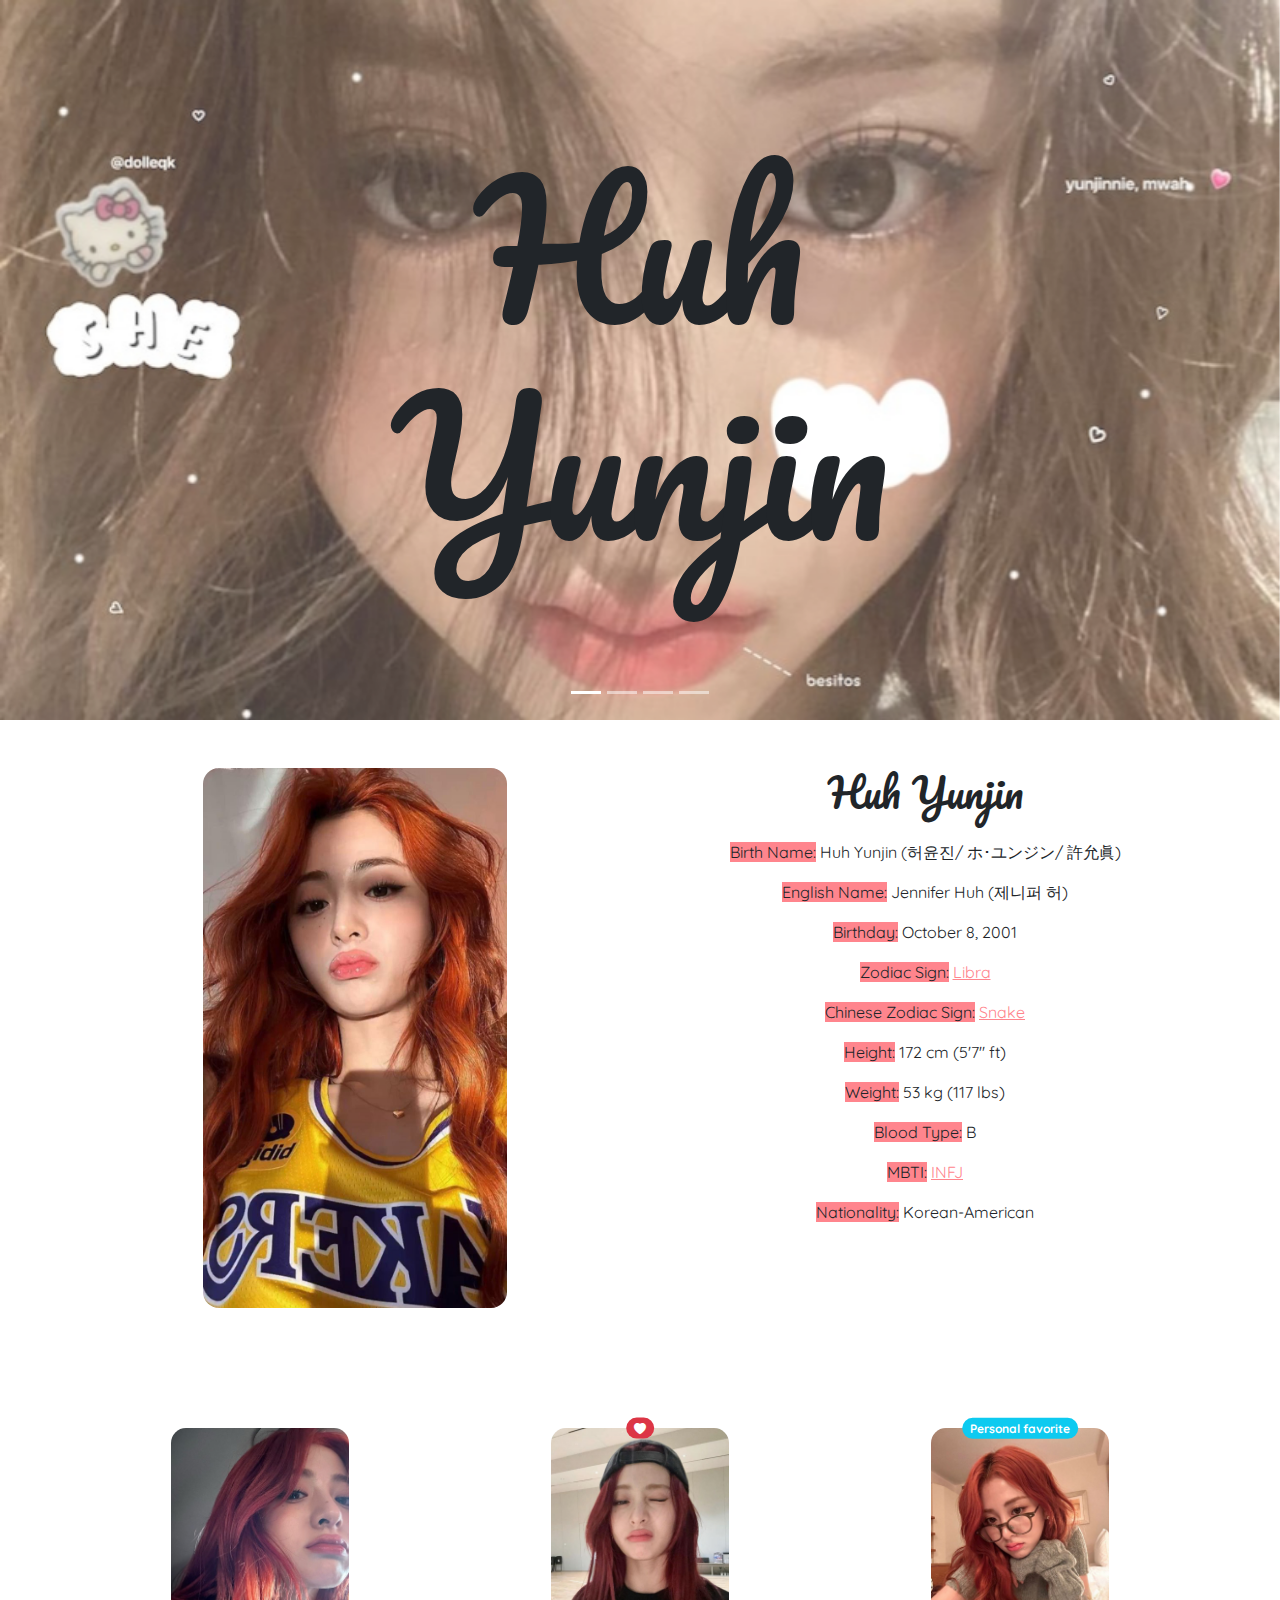
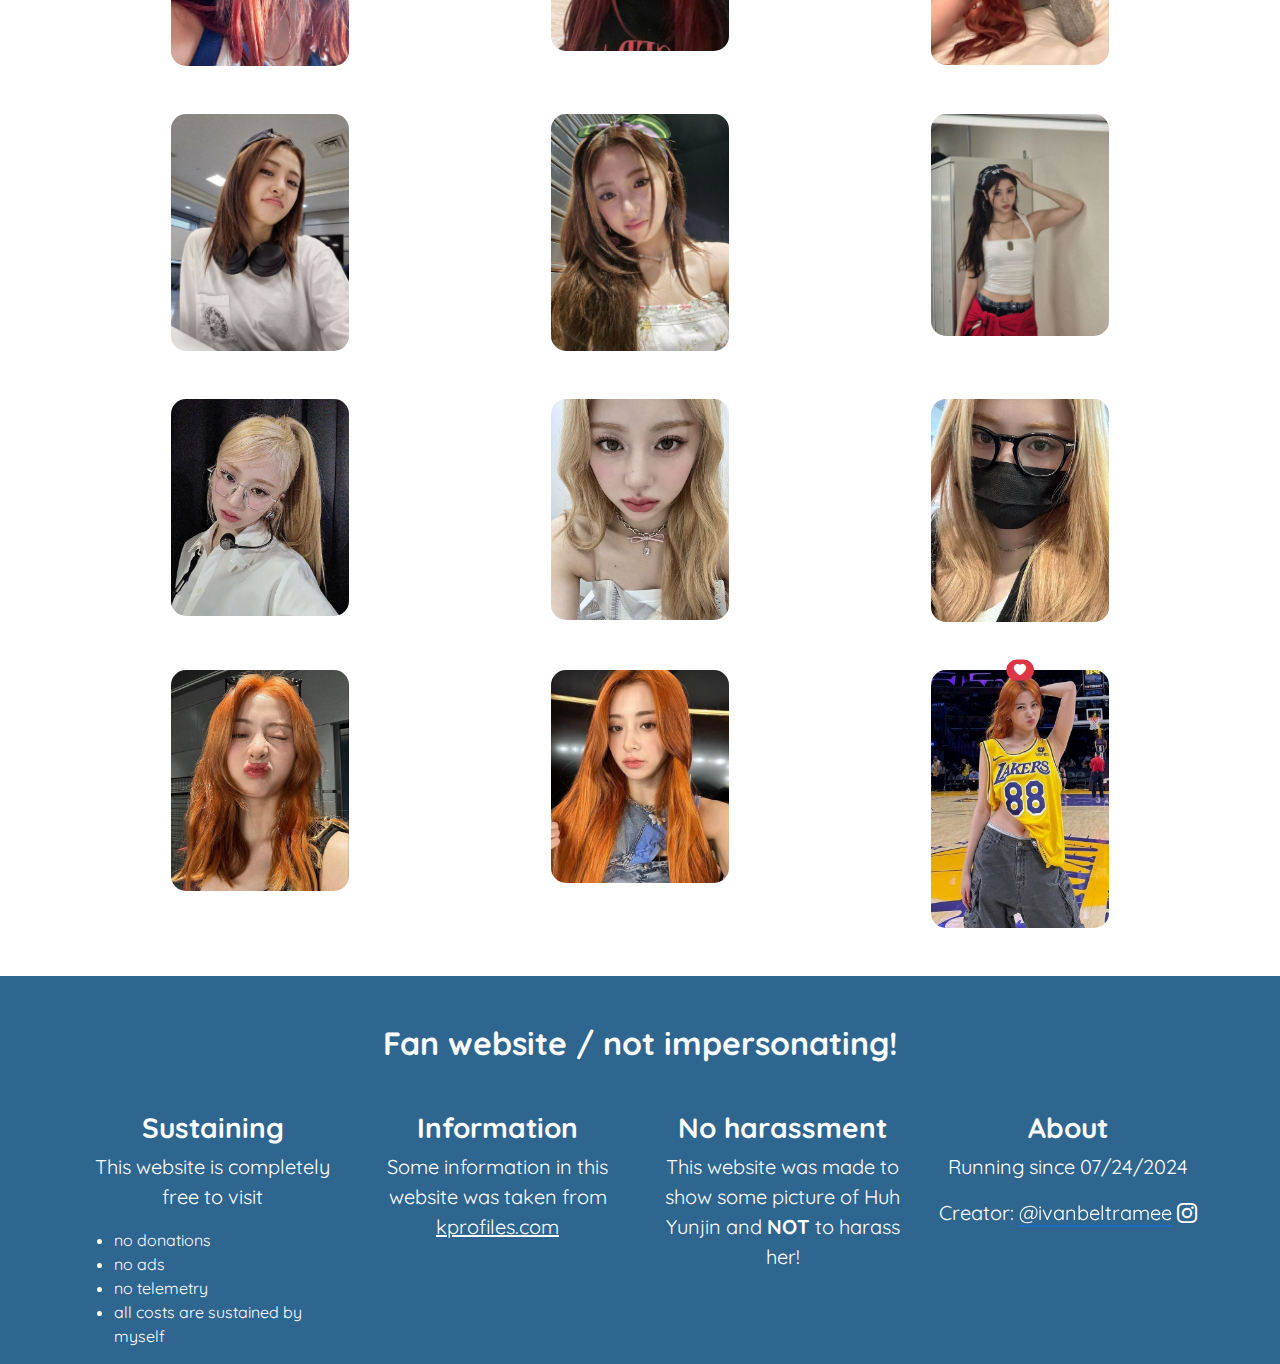
==== index.html @ e57ab35a "Minor optimization changes" ====
<!DOCTYPE html>
<html lang="en">
<head>
    <!-- Favicon -->
    <link rel="icon" href="img/icon.jpg">
    <!-- Bootstrap 5.3.3 and Stylesheets -->
    <link rel="stylesheet" href="css/style.css">
    <link href="https://cdn.jsdelivr.net/npm/bootstrap@5.3.3/dist/css/bootstrap.min.css" rel="stylesheet" integrity="sha384-QWTKZyjpPEjISv5WaRU9OFeRpok6YctnYmDr5pNlyT2bRjXh0JMhjY6hW+ALEwIH" crossorigin="anonymous">
    <!-- Bootstrap Icons -->
    <link rel="stylesheet" href="https://cdn.jsdelivr.net/npm/bootstrap-icons@1.11.3/font/bootstrap-icons.min.css">
    <!-- Pacifico Font -->
    <link rel="preconnect" href="https://fonts.googleapis.com">
    <link rel="preconnect" href="https://fonts.gstatic.com" crossorigin>
    <link href="https://fonts.googleapis.com/css2?family=Pacifico&display=swap" rel="stylesheet">
    <link href="https://fonts.googleapis.com/css2?family=Quicksand&display=swap" rel="stylesheet">
    <!-- Metatags -->
    <title>Huh Yunjin</title>
    <meta name="description" content="Huh Yunjin is a member of the South Korean girl group LE SSERAFIM under Source Music.">
    <meta name="robots" content="index, nofollow">
    <meta charset="UTF-8">
    <meta name="viewport" content="width=device-width, initial-scale=1.0">
    <meta http-equiv="X-UA-Compatible" content="IE=edge">
    <meta name="author" content="Ivan Beltrame">
    <meta name="theme-color" content="#e6e7ff">
    <!-- <link rel="manifest" href="manifest.json"> -->
    <!-- OpenGraph -->
    <meta property="og:title" content="Huh Yunjin">
    <meta property="og:type" content="website">
    <meta property="og:image" content="https://huhyunjin.ivanbeltrame.com/img/icon.jpg">
    <meta property="og:url" content="https://huhyunjin.ivanbeltrame.com">
    <meta property="og:description" content="Huh Yunjin is a member of the South Korean girl group LE SSERAFIM under Source Music.">
    <meta property="og:site_name" content="huhyunjin.ivanbeltrame.com">
    <!-- Twitter meta tags -->
    <meta name="twitter:card" content="summary">
    <meta name="twitter:site" content="@IvanBeltramee">
    <meta name="twitter:creator" content="@IvanBeltramee">
    <meta name="twitter:title" content="Huh Yunjin">
    <meta name="twitter:description" content="Huh Yunjin is a member of the South Korean girl group LE SSERAFIM under Source Music.">
</head>

<body class="text-center quicksand-regular">
    <main>
        <!-- Carousel -->
        <div id="mainCarousel" class="carousel slide w-100 mx-auto" data-bs-ride="carousel" data-bs-pause="false" data-bs-touch="false">
            <!-- Main title -->
            <div class="pacifico-regular position-absolute z-3 w-100 h-100">
                <div class="position-absolute top-50 start-50 translate-middle">
                    <h1 id="mainTitle">Huh Yunjin</h1>
                </div>
            </div>
            <div class="carousel-indicators">
                <button type="button" data-bs-target="#mainCarousel" data-bs-slide-to="0" class="active" aria-current="true" aria-label="Slide 1"></button>
                <button type="button" data-bs-target="#mainCarousel" data-bs-slide-to="1" aria-label="Slide 2"></button>
                <button type="button" data-bs-target="#mainCarousel" data-bs-slide-to="2" aria-label="Slide 3"></button>
                <button type="button" data-bs-target="#mainCarousel" data-bs-slide-to="3" aria-label="Slide 4"></button>
            </div>
            <div class="carousel-inner opacity-75">
                <div class="carousel-item active" data-bs-interval="3000">
                    <img src="img/landscape/yun4.jpg" class="d-block w-100 carouselImg" alt="Huh Yunjin red haired">
                </div>
                <div class="carousel-item" data-bs-interval="3000">
                    <img src="img/landscape/yun3.jpg" class="d-block w-100 carouselImg" alt="Huh Yunjin with Kim Chaewon at Lakers">
                </div>
                <div class="carousel-item" data-bs-interval="3000">
                    <img src="img/landscape/yun1.jpg" class="d-block w-100 carouselImg" alt="Huh Yunjin brunette hair">
                </div>
                <div class="carousel-item" data-bs-interval="3000">
                    <img src="img/landscape/yun2.jpg" class="d-block w-100 carouselImg" alt="Huh Yunjin brunette hair">
                </div>
            </div>
        </div>

        <!-- Main information card -->
        <div class="container my-5">
            <div class="row">
                <div class="col">
                    <img src="img/main.jpg" alt="Yunjin" class="rounded-4" id="mainYunPic">
                </div>
                <div class="col">
                    <h2 class="fs-1 pacifico-regular mb-4">Huh Yunjin</h2>
                    <p><span class="mainDescTag">Birth Name:</span> Huh Yunjin (허윤진/ ホ･ユンジン/ 許允眞)</p>
                    <p><span class="mainDescTag">English Name:</span> Jennifer Huh (제니퍼 허)</p>
                    <p><span class="mainDescTag">Birthday:</span> October 8, 2001</p>
                    <p><span class="mainDescTag">Zodiac Sign:</span> <a href="https://en.wikipedia.org/wiki/Libra_(astrology)" target="_blank" rel="noopener noreferrer">Libra</a></p>
                    <p><span class="mainDescTag">Chinese Zodiac Sign:</span> <a href="https://en.wikipedia.org/wiki/Snake_(zodiac)" target="_blank" rel="noopener noreferrer">Snake</a></p>
                    <p><span class="mainDescTag">Height:</span> 172 cm (5'7" ft)</p>
                    <p><span class="mainDescTag">Weight:</span> 53 kg (117 lbs)</p>
                    <p><span class="mainDescTag">Blood Type:</span> B</p>
                    <p><span class="mainDescTag">MBTI:</span> <a href="https://www.16personalities.com/infj-personality" target="_blank" rel="noopener noreferrer">INFJ</a></p>
                    <p><span class="mainDescTag">Nationality:</span> Korean-American</p>
                </div>
            </div>
        </div>

        <!-- Photocards -->
        <div class="container text-center pt-4">
            <!-- Red hair -->
            <div class="row my-5">
                <div class="col">
                    <img src="img/hair/red/yun3.jpg" alt="Yunjin red haired" class="yunCard w-50" data-bs-toggle="modal" data-bs-target="#redYun3Modal" loading="lazy">
                    <div class="modal fade" id="redYun3Modal" tabindex="-1" aria-hidden="true">
                        <div class="modal-dialog">
                            <div class="modal-content">
                                <div class="modal-header">
                                    <button type="button" class="btn-close" data-bs-dismiss="modal" aria-label="Close"></button>
                                </div>
                                <div class="modal-body">
                                    <img src="img/hair/red/yun3.jpg" alt="Yunjin red haired" class="w-100" loading="lazy">
                                </div>
                            </div>
                        </div>
                    </div>
                </div>
                <div class="col">
                    <div class="yunCardBadge" data-bs-toggle="modal" data-bs-target="#redYun2Modal">
                        <img src="img/hair/red/yun2.jpg" alt="Yunjin red haired with a cap" class="w-50" loading="lazy">
                        <span class="position-absolute top-0 start-50 translate-middle badge rounded-pill bg-danger">
                            <i class="bi bi-heart-fill"></i>
                            <span class="visually-hidden">Hearth icon</span>
                        </span>
                    </div>
                    <div class="modal fade" id="redYun2Modal" tabindex="-1" aria-labelledby="redYun2ModalLabel" aria-hidden="true">
                        <div class="modal-dialog">
                            <div class="modal-content">
                                <div class="modal-header">
                                    <h1 class="modal-title fs-5 text-danger" id="redYun2ModalLabel"><i class="bi bi-heart-fill"></i></h1>
                                    <button type="button" class="btn-close" data-bs-dismiss="modal" aria-label="Close"></button>
                                </div>
                                <div class="modal-body">
                                    <img src="img/hair/red/yun2.jpg" alt="Yunjin red haired with a cap" class="w-100" loading="lazy">
                                </div>
                            </div>
                        </div>
                    </div>
                </div>
                <div class="col">
                    <div class="yunCardBadge" data-bs-toggle="modal" data-bs-target="#redYun1Modal">
                        <img src="img/hair/red/yun1.jpg" alt="Yunjin red haired with glasses" class="w-50" loading="lazy">
                        <span class="position-absolute top-0 start-50 translate-middle badge rounded-pill bg-info">
                            Personal favorite
                            <span class="visually-hidden">picture</span>
                        </span>
                    </div>
                    <div class="modal fade" id="redYun1Modal" tabindex="-1" aria-labelledby="redYun1ModalLabel" aria-hidden="true">
                        <div class="modal-dialog">
                            <div class="modal-content">
                                <div class="modal-header">
                                    <h1 class="modal-title fs-5 text-info" id="redYun1ModalLabel">Personal favorite</h1>
                                    <button type="button" class="btn-close" data-bs-dismiss="modal" aria-label="Close"></button>
                                </div>
                                <div class="modal-body">
                                    <img src="img/hair/red/yun1.jpg" alt="Yunjin red haired with glasses" class="w-100" loading="lazy">
                                </div>
                            </div>
                        </div>
                    </div>
                </div>
            </div>
            <!-- Brunette hair -->
            <div class="row my-5">
                <div class="col">
                    <img src="img/hair/brunette/yun1.jpg" alt="Brunette Yunjin with headphones" class="yunCard w-50" data-bs-toggle="modal" data-bs-target="#brunetteYun1Modal" loading="lazy">
                    <div class="modal fade" id="brunetteYun1Modal" tabindex="-1" aria-hidden="true">
                        <div class="modal-dialog">
                            <div class="modal-content">
                                <div class="modal-header">
                                    <button type="button" class="btn-close" data-bs-dismiss="modal" aria-label="Close"></button>
                                </div>
                                <div class="modal-body">
                                    <img src="img/hair/brunette/yun1.jpg" alt="Brunette Yunjin with headphones" class="w-100" loading="lazy">
                                </div>
                            </div>
                        </div>
                    </div>
                </div>
                <div class="col">
                    <img src="img/hair/brunette/yun2.jpg" alt="Brunette Yunjin" class="yunCard w-50" data-bs-toggle="modal" data-bs-target="#brunetteYun2Modal" loading="lazy">
                    <div class="modal fade" id="brunetteYun2Modal" tabindex="-1" aria-hidden="true">
                        <div class="modal-dialog">
                            <div class="modal-content">
                                <div class="modal-header">
                                    <button type="button" class="btn-close" data-bs-dismiss="modal" aria-label="Close"></button>
                                </div>
                                <div class="modal-body">
                                    <img src="img/hair/brunette/yun2.jpg" alt="Brunette Yunjin" class="w-100" loading="lazy">
                                </div>
                            </div>
                        </div>
                    </div>
                </div>
                <div class="col">
                    <img src="img/hair/brunette/yun3.jpg" alt="Brunette Yunjin with bandanna" class="yunCard w-50" data-bs-toggle="modal" data-bs-target="#brunetteYun3Modal" loading="lazy">
                    <div class="modal fade" id="brunetteYun3Modal" tabindex="-1" aria-hidden="true">
                        <div class="modal-dialog">
                            <div class="modal-content">
                                <div class="modal-header">
                                    <button type="button" class="btn-close" data-bs-dismiss="modal" aria-label="Close"></button>
                                </div>
                                <div class="modal-body">
                                    <img src="img/hair/brunette/yun3.jpg" alt="Brunette Yunjin with bandanna" class="w-100" loading="lazy">
                                </div>
                            </div>
                        </div>
                    </div>
                </div>
            </div>
            <!-- Blonde hair -->
            <div class="row my-5">
                <div class="col">
                    <img src="img/hair/blonde/yun1.jpg" alt="Blonde Yunjin with glasses" class="yunCard w-50" data-bs-toggle="modal" data-bs-target="#blondeYun1Modal" loading="lazy">
                    <div class="modal fade" id="blondeYun1Modal" tabindex="-1" aria-hidden="true">
                        <div class="modal-dialog">
                            <div class="modal-content">
                                <div class="modal-header">
                                    <button type="button" class="btn-close" data-bs-dismiss="modal" aria-label="Close"></button>
                                </div>
                                <div class="modal-body">
                                    <img src="img/hair/blonde/yun1.jpg" alt="Blonde Yunjin with glasses" class="w-100" loading="lazy">
                                </div>
                            </div>
                        </div>
                    </div>
                </div>
                <div class="col">
                    <img src="img/hair/blonde/yun2.jpg" alt="Blonde Yunjin" class="yunCard w-50" data-bs-toggle="modal" data-bs-target="#blondeYun2Modal" loading="lazy">
                    <div class="modal fade" id="blondeYun2Modal" tabindex="-1" aria-hidden="true">
                        <div class="modal-dialog">
                            <div class="modal-content">
                                <div class="modal-header">
                                    <button type="button" class="btn-close" data-bs-dismiss="modal" aria-label="Close"></button>
                                </div>
                                <div class="modal-body">
                                    <img src="img/hair/blonde/yun2.jpg" alt="Blonde Yunjin" class="w-100" loading="lazy">
                                </div>
                            </div>
                        </div>
                    </div>
                </div>
                <div class="col">
                    <img src="img/hair/blonde/yun3.jpg" alt="Blonde Yunjin with glasses and a mask" class="yunCard w-50" data-bs-toggle="modal" data-bs-target="#blondeYun3Modal" loading="lazy">
                    <div class="modal fade" id="blondeYun3Modal" tabindex="-1" aria-hidden="true">
                        <div class="modal-dialog">
                            <div class="modal-content">
                                <div class="modal-header">
                                    <button type="button" class="btn-close" data-bs-dismiss="modal" aria-label="Close"></button>
                                </div>
                                <div class="modal-body">
                                    <img src="img/hair/blonde/yun3.jpg" alt="Blonde Yunjin with glasses and a mask" class="w-100" loading="lazy">
                                </div>
                            </div>
                        </div>
                    </div>
                </div>
            </div>
            <!-- Ginger hair -->
            <div class="row my-5">
                <div class="col">
                    <img src="img/hair/ginger/yun1.jpg" alt="Ginger Yunjin" class="yunCard w-50" data-bs-toggle="modal" data-bs-target="#gingerYun1Modal" loading="lazy">
                    <div class="modal fade" id="gingerYun1Modal" tabindex="-1" aria-hidden="true">
                        <div class="modal-dialog">
                            <div class="modal-content">
                                <div class="modal-header">
                                    <button type="button" class="btn-close" data-bs-dismiss="modal" aria-label="Close"></button>
                                </div>
                                <div class="modal-body">
                                    <img src="img/hair/ginger/yun1.jpg" alt="Ginger Yunjin" class="w-100" loading="lazy">
                                </div>
                            </div>
                        </div>
                    </div>
                </div>
                <div class="col">
                    <img src="img/hair/ginger/yun2.jpg" alt="Ginger Yunjin" class="yunCard w-50" data-bs-toggle="modal" data-bs-target="#gingerYun2Modal" loading="lazy">
                    <div class="modal fade" id="gingerYun2Modal" tabindex="-1" aria-hidden="true">
                        <div class="modal-dialog">
                            <div class="modal-content">
                                <div class="modal-header">
                                    <button type="button" class="btn-close" data-bs-dismiss="modal" aria-label="Close"></button>
                                </div>
                                <div class="modal-body">
                                    <img src="img/hair/ginger/yun2.jpg" alt="Ginger Yunjin" class="w-100" loading="lazy">
                                </div>
                            </div>
                        </div>
                    </div>
                </div>
                <div class="col">
                    <div class="yunCardBadge" data-bs-toggle="modal" data-bs-target="#gingerYun3Modal">
                        <img src="img/hair/ginger/yun3.jpg" alt="Ginger Yunjin at Lakers" class="w-50" loading="lazy">
                        <span class="position-absolute top-0 start-50 translate-middle badge rounded-pill bg-danger">
                            <i class="bi bi-heart-fill"></i>
                            <span class="visually-hidden">Hearth icon</span>
                        </span>
                    </div>
                    <div class="modal fade" id="gingerYun3Modal" tabindex="-1" aria-labelledby="gingerYun3ModalLabel" aria-hidden="true">
                        <div class="modal-dialog">
                            <div class="modal-content">
                                <div class="modal-header">
                                    <h1 class="modal-title fs-5 text-danger" id="gingerYun3ModalLabel"><i class="bi bi-heart-fill"></i></h1>
                                    <button type="button" class="btn-close" data-bs-dismiss="modal" aria-label="Close"></button>
                                </div>
                                <div class="modal-body">
                                    <img src="img/hair/ginger/yun3.jpg" alt="Ginger Yunjin at Lakers" class="w-100" loading="lazy">
                                </div>
                            </div>
                        </div>
                    </div>
                </div>
            </div>
        </div>
    </main>

    <!-- Footer -->
    <footer class="pt-5 text-white">
        <h2 class="quicksand-bold">Fan website / not impersonating!</h2>
        <div class="container mt-5">
            <div class="row">
                <div class="col">
                    <h3 class="quicksand-bold">Sustaining</h3>
                    <p class="fs-5">
                        This website is completely free to visit
                        <ul class="text-start">
                            <li>no donations</li>
                            <li>no ads</li>
                            <li>no telemetry</li>
                            <li>all costs are sustained by myself</li>
                        </ul>
                    </p>
                </div>
                <div class="col">
                    <h3 class="quicksand-bold">Information</h3>
                    <p class="fs-5">Some information in this website was taken from <a href="https://kprofiles.com/huh-yunjin-le-sserafim-profile/" class="text-white" target="_blank" rel="noopener noreferrer" aria-label="Original kprofiles.com information page">kprofiles.com</a></p>
                </div>
                <div class="col">
                    <h3 class="quicksand-bold">No harassment</h3>
                    <p class="fs-5">This website was made to show some picture of Huh Yunjin and <span class="quicksand-bold">NOT</span> to harass her!</p>
                </div>
                <div class="col">
                    <h3 class="quicksand-bold">About</h3>
                    <p class="fs-5">Running since 07/24/2024</p>
                    <p class="fs-5">Creator: <a href="https://www.instagram.com/ivanbeltramee/" class="text-white icon-link" target="_blank" rel="noopener noreferrer" aria-label="My Instagram profile">@ivanbeltramee</a> <i class="bi bi-instagram"></i></p>
                </div>
            </div>
        </div>
    </footer>
</body>
<script src="https://cdn.jsdelivr.net/npm/bootstrap@5.3.3/dist/js/bootstrap.bundle.min.js" integrity="sha384-YvpcrYf0tY3lHB60NNkmXc5s9fDVZLESaAA55NDzOxhy9GkcIdslK1eN7N6jIeHz" crossorigin="anonymous"></script>
</html>
---- css/style.css ----
.pacifico-regular {
    font-family: "Pacifico", cursive;
    font-weight: 400;
    font-style: normal;
}

.quicksand-regular {
    font-family: "Quicksand", sans-serif;
    font-optical-sizing: auto;
    font-weight: 400;
    font-style: normal;
}
.quicksand-bold {
    font-family: "Quicksand", sans-serif;
    font-optical-sizing: auto;
    font-weight: 900;
    font-style: normal;
}  

body {
    background-color: #e6e7ff;
}

footer {
    background-color: #2f6690;
}

div.yunCardBadge {
    position: relative;
}

.yunCard, div.yunCardBadge, .yunCardBadge img {
    transition: transform .2s; /* Animation */
    border-radius: 15px;
    position: relative;
    cursor: pointer;
}
.yunCard:hover, div.yunCardBadge:hover {
    transform: scale(1.3);
}

#mainYunPic {
    max-height: 60vh;
}

.mainDescTag {
    background-color: #ff858d;
}
.mainDescTag + a {
    color: #ff858d;
}

#mainCarousel, #mainCarousel * {
    max-height: 100vh;
}
.carouselImg {
    object-fit: cover;
}

@media only screen and (max-width: 440px) {
    #mainTitle {
        font-size: 40px;
    }
}
@media only screen and (min-width: 440px) {
    #mainTitle {
        font-size: 60px;
    }
}
@media only screen and (min-width: 600px) {
    #mainTitle {
        font-size: 80px;
    }
}
@media only screen and (min-width: 840px) {
    #mainTitle {
        font-size: 120px;
    }
}
@media only screen and (min-width: 1160px) {
    #mainTitle {
        font-size: 180px;
    }
}
@media only screen and (min-width: 1540px) {
    #mainTitle {
        font-size: 250px;
    }
}
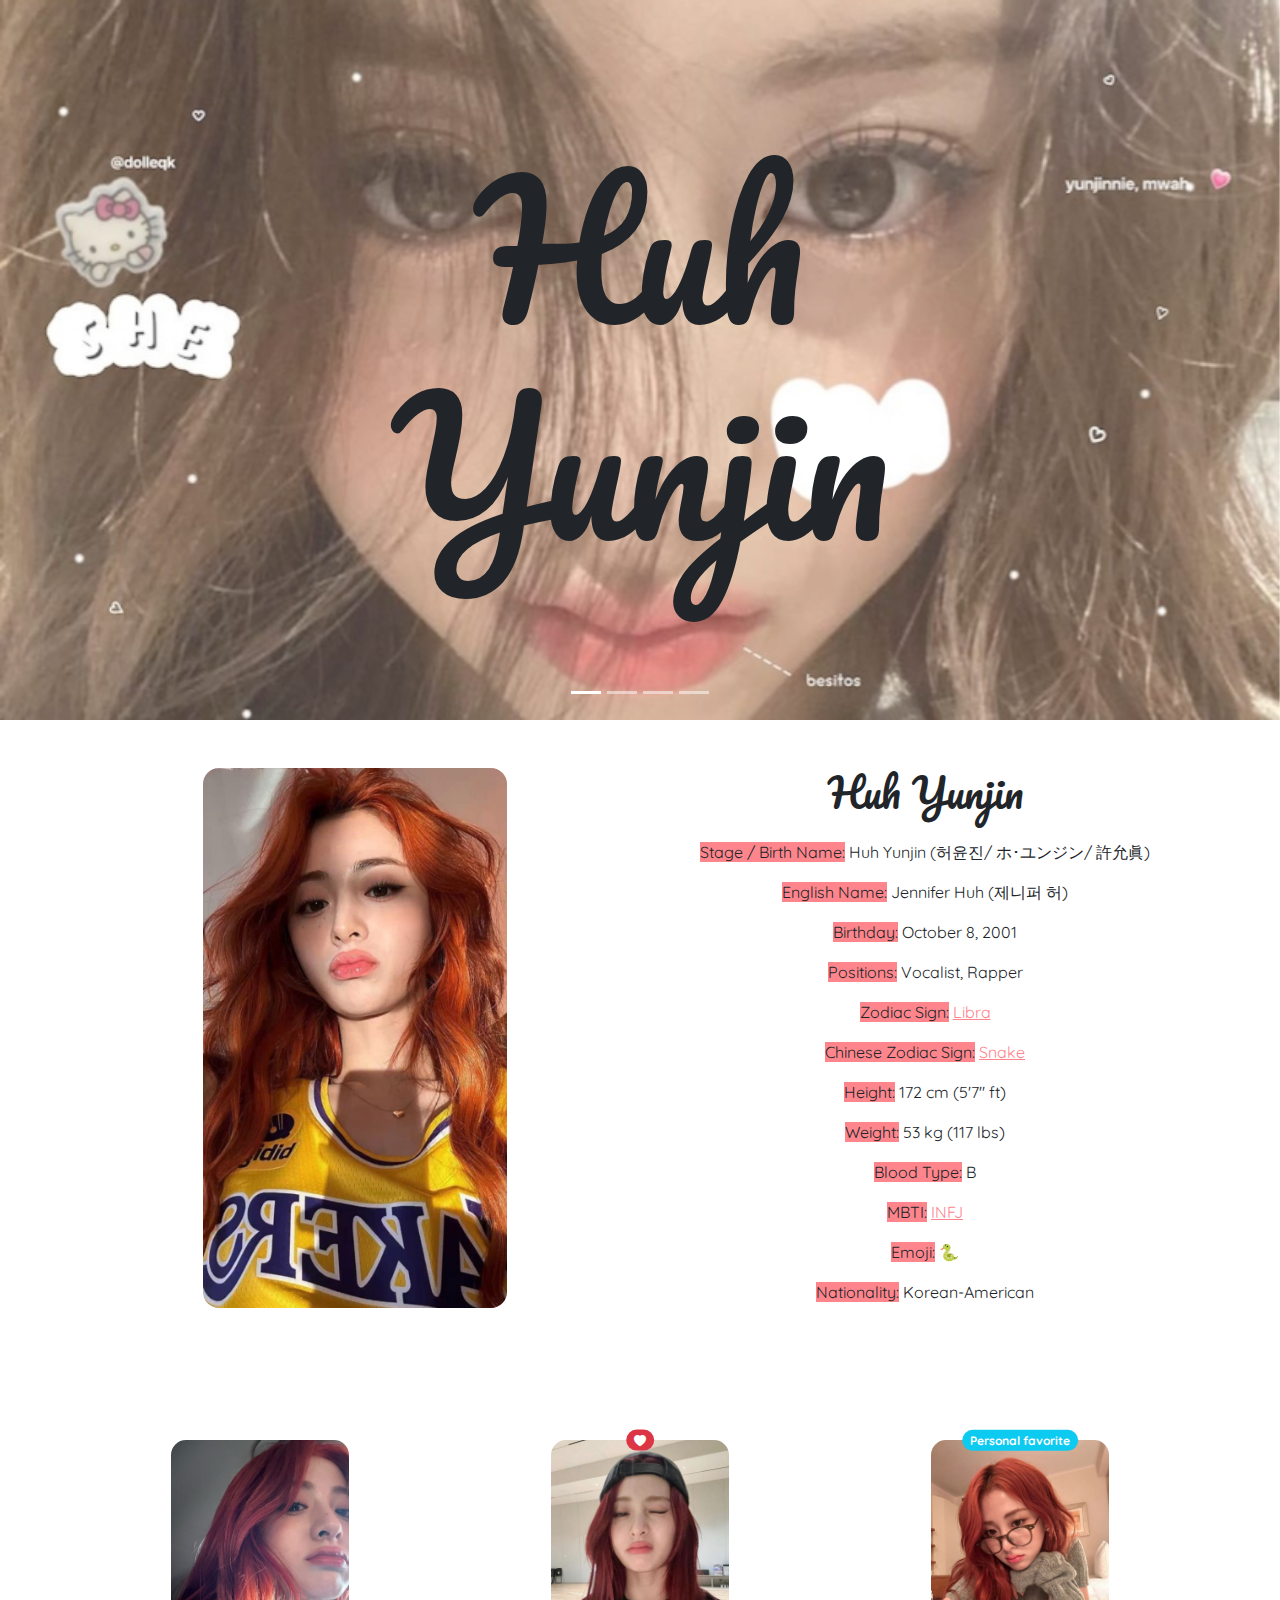
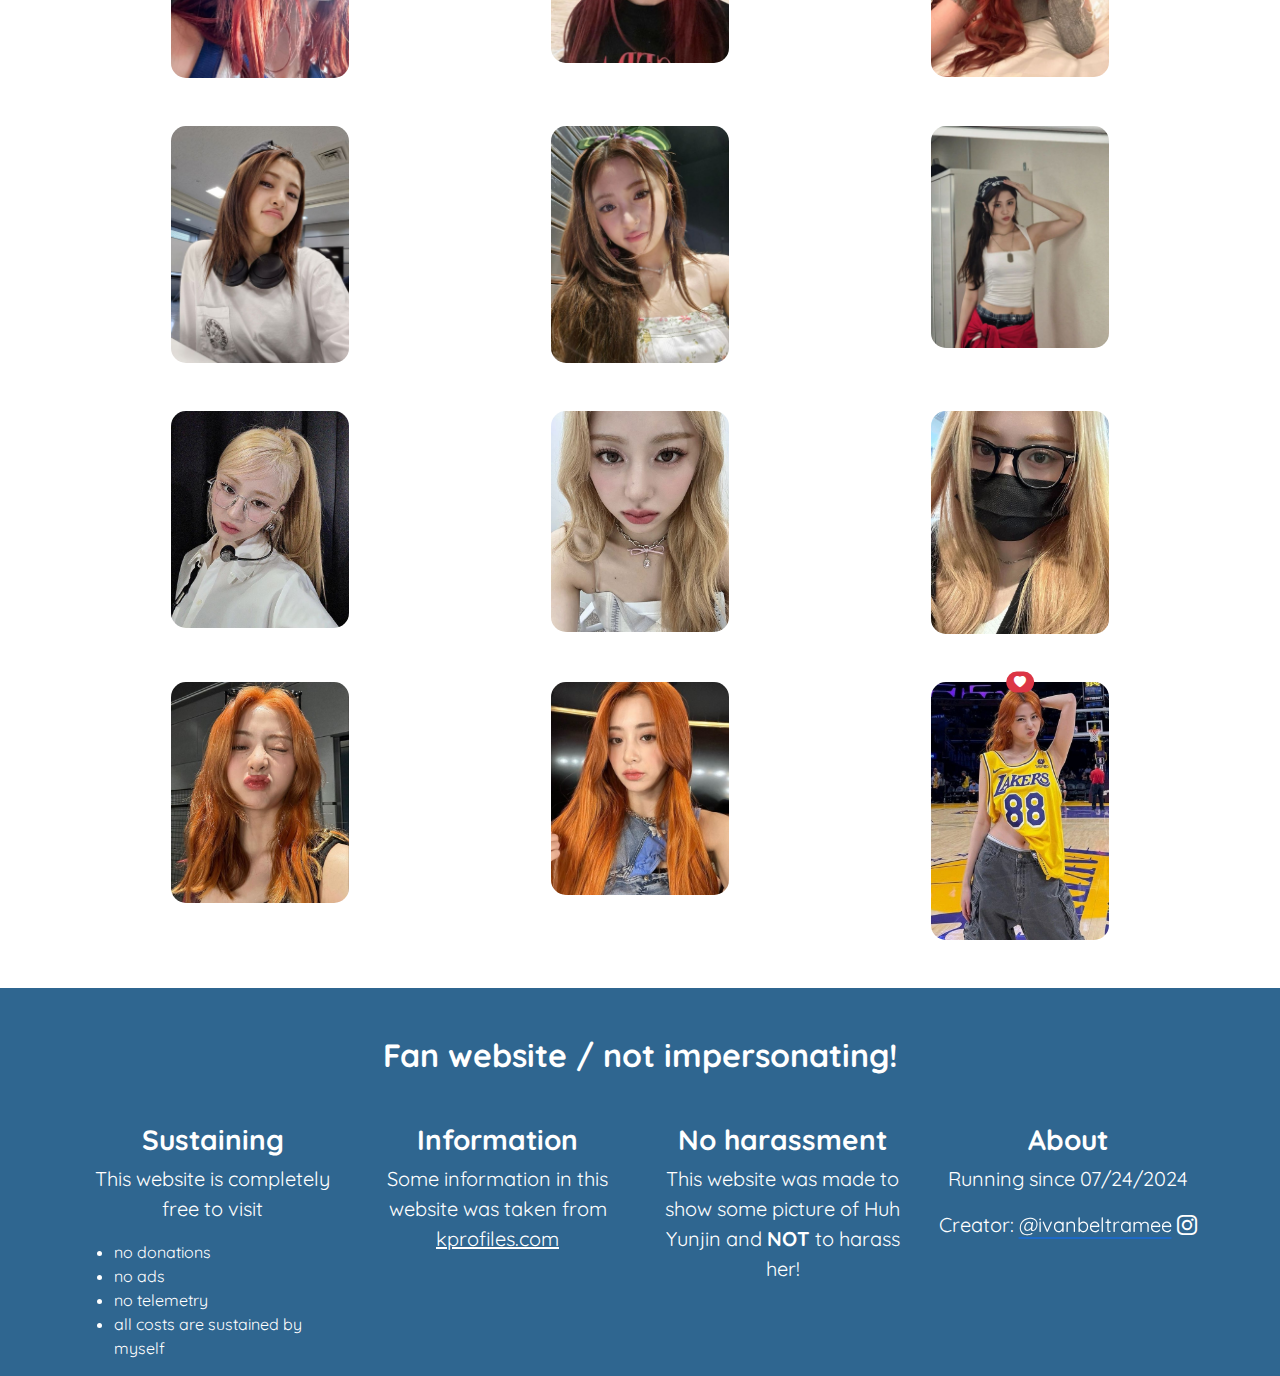
==== commit 72e6ad9f: "Improving HTML and CSS code by removing repetitive classes" ====
--- a/index.html
+++ b/index.html
@@ -8,7 +8,7 @@
     <link href="https://cdn.jsdelivr.net/npm/bootstrap@5.3.3/dist/css/bootstrap.min.css" rel="stylesheet" integrity="sha384-QWTKZyjpPEjISv5WaRU9OFeRpok6YctnYmDr5pNlyT2bRjXh0JMhjY6hW+ALEwIH" crossorigin="anonymous">
     <!-- Bootstrap Icons -->
     <link rel="stylesheet" href="https://cdn.jsdelivr.net/npm/bootstrap-icons@1.11.3/font/bootstrap-icons.min.css">
-    <!-- Pacifico Font -->
+    <!-- Google Fonts -->
     <link rel="preconnect" href="https://fonts.googleapis.com">
     <link rel="preconnect" href="https://fonts.gstatic.com" crossorigin>
     <link href="https://fonts.googleapis.com/css2?family=Pacifico&display=swap" rel="stylesheet">
@@ -22,7 +22,7 @@
     <meta http-equiv="X-UA-Compatible" content="IE=edge">
     <meta name="author" content="Ivan Beltrame">
     <meta name="theme-color" content="#e6e7ff">
-    <!-- <link rel="manifest" href="manifest.json"> -->
+    <link rel="manifest" href="manifest.json">
     <!-- OpenGraph -->
     <meta property="og:title" content="Huh Yunjin">
     <meta property="og:type" content="website">
@@ -76,18 +76,20 @@
                 <div class="col">
                     <img src="img/main.jpg" alt="Yunjin" class="rounded-4" id="mainYunPic">
                 </div>
-                <div class="col">
+                <div class="col mainDescTags">
                     <h2 class="fs-1 pacifico-regular mb-4">Huh Yunjin</h2>
-                    <p><span class="mainDescTag">Birth Name:</span> Huh Yunjin (허윤진/ ホ･ユンジン/ 許允眞)</p>
-                    <p><span class="mainDescTag">English Name:</span> Jennifer Huh (제니퍼 허)</p>
-                    <p><span class="mainDescTag">Birthday:</span> October 8, 2001</p>
-                    <p><span class="mainDescTag">Zodiac Sign:</span> <a href="https://en.wikipedia.org/wiki/Libra_(astrology)" target="_blank" rel="noopener noreferrer">Libra</a></p>
-                    <p><span class="mainDescTag">Chinese Zodiac Sign:</span> <a href="https://en.wikipedia.org/wiki/Snake_(zodiac)" target="_blank" rel="noopener noreferrer">Snake</a></p>
-                    <p><span class="mainDescTag">Height:</span> 172 cm (5'7" ft)</p>
-                    <p><span class="mainDescTag">Weight:</span> 53 kg (117 lbs)</p>
-                    <p><span class="mainDescTag">Blood Type:</span> B</p>
-                    <p><span class="mainDescTag">MBTI:</span> <a href="https://www.16personalities.com/infj-personality" target="_blank" rel="noopener noreferrer">INFJ</a></p>
-                    <p><span class="mainDescTag">Nationality:</span> Korean-American</p>
+                    <p><span>Stage / Birth Name:</span> Huh Yunjin (허윤진/ ホ･ユンジン/ 許允眞)</p>
+                    <p><span>English Name:</span> Jennifer Huh (제니퍼 허)</p>
+                    <p><span>Birthday:</span> October 8, 2001</p>
+                    <p><span>Positions:</span> Vocalist, Rapper</p>
+                    <p><span>Zodiac Sign:</span> <a href="https://en.wikipedia.org/wiki/Libra_(astrology)" target="_blank" rel="noopener noreferrer">Libra</a></p>
+                    <p><span>Chinese Zodiac Sign:</span> <a href="https://en.wikipedia.org/wiki/Snake_(zodiac)" target="_blank" rel="noopener noreferrer">Snake</a></p>
+                    <p><span>Height:</span> 172 cm (5'7" ft)</p>
+                    <p><span>Weight:</span> 53 kg (117 lbs)</p>
+                    <p><span>Blood Type:</span> B</p>
+                    <p><span>MBTI:</span> <a href="https://www.16personalities.com/infj-personality" target="_blank" rel="noopener noreferrer">INFJ</a></p>
+                    <p><span>Emoji:</span> 🐍</p>
+                    <p><span>Nationality:</span> Korean-American</p>
                 </div>
             </div>
         </div>
--- a/css/style.css
+++ b/css/style.css
@@ -43,10 +43,10 @@
     max-height: 60vh;
 }
 
-.mainDescTag {
+.mainDescTags p span {
     background-color: #ff858d;
 }
-.mainDescTag + a {
+.mainDescTags p span + a{
     color: #ff858d;
 }
 
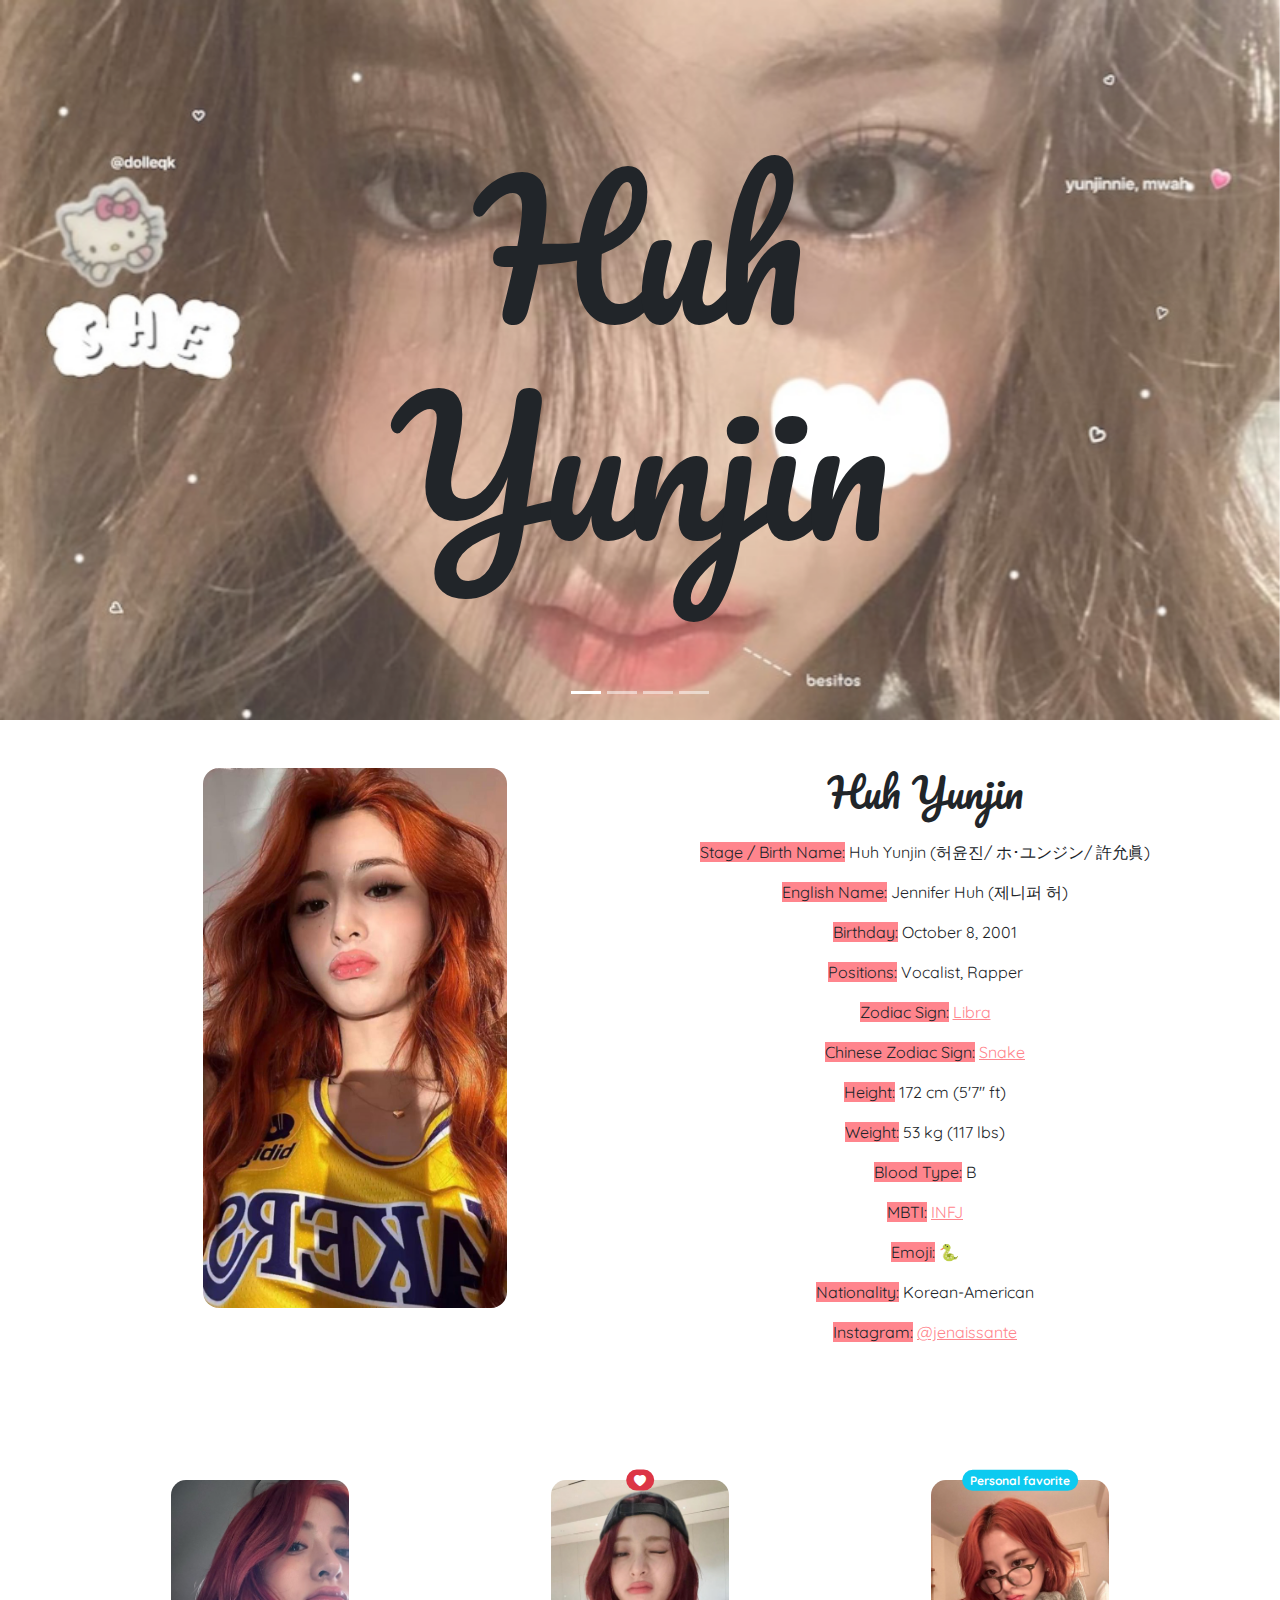
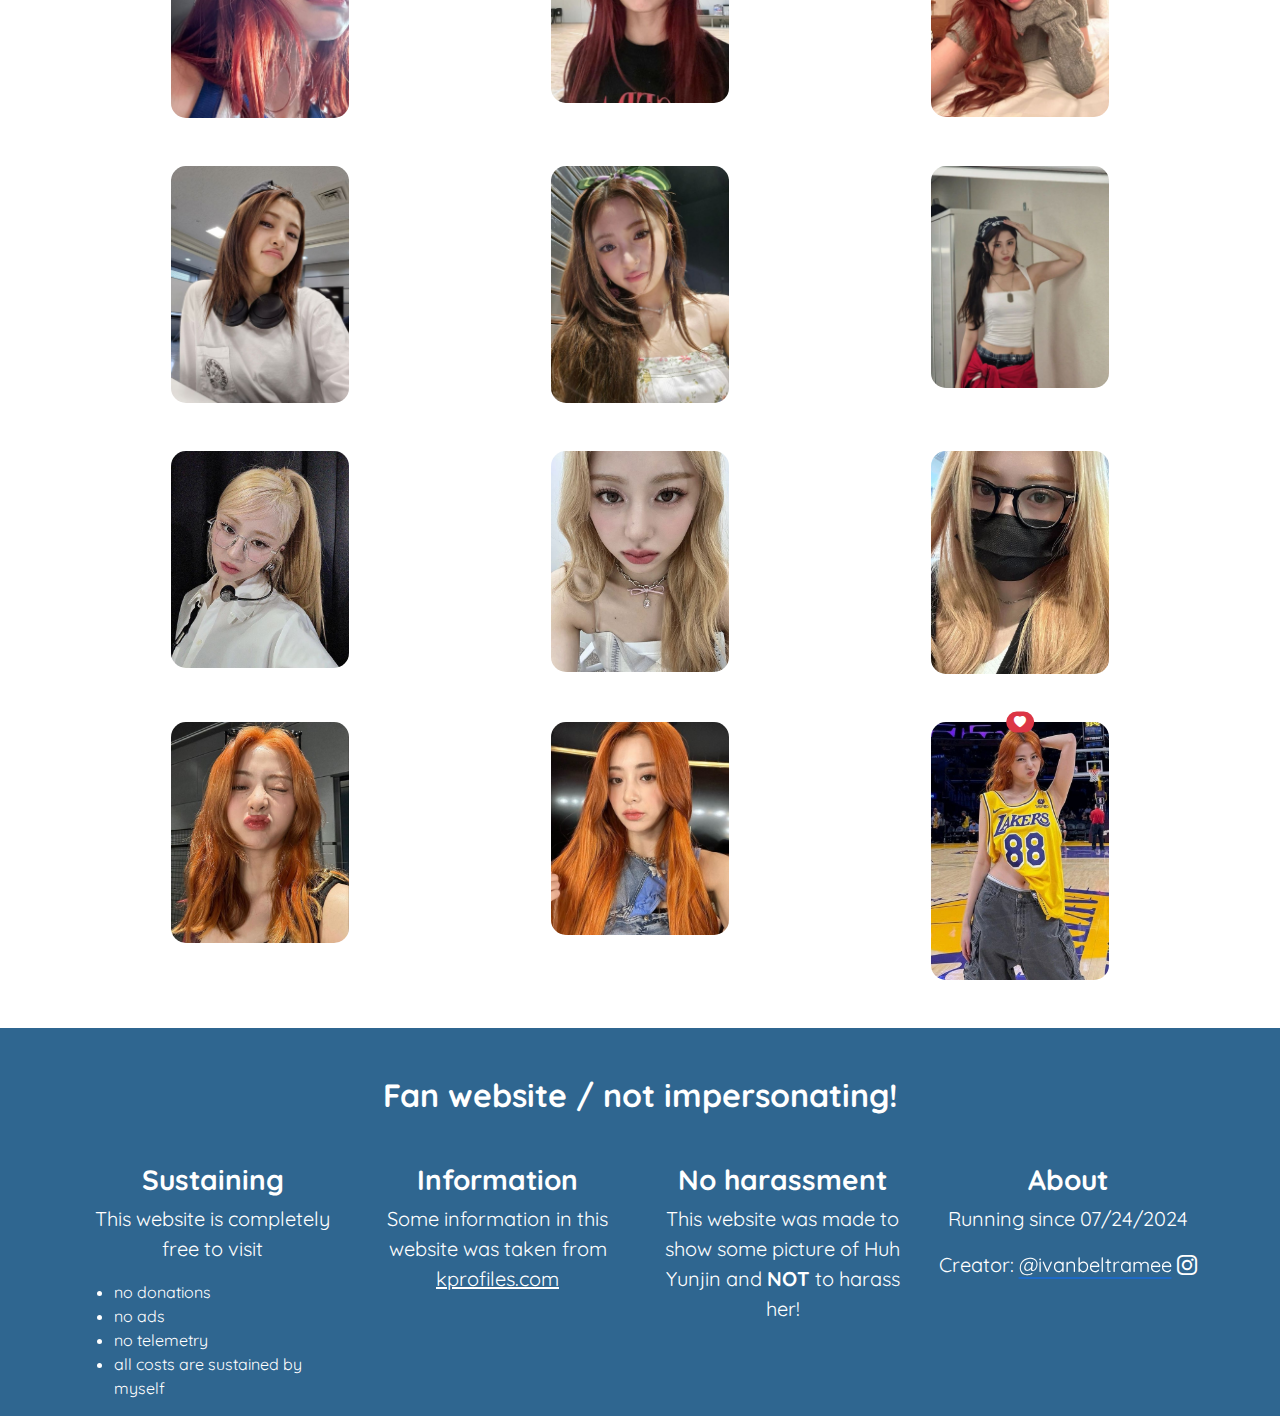
==== commit dbcb7f3d: "Adding her Instagram profile link" ====
--- a/index.html
+++ b/index.html
@@ -90,6 +90,7 @@
                     <p><span>MBTI:</span> <a href="https://www.16personalities.com/infj-personality" target="_blank" rel="noopener noreferrer">INFJ</a></p>
                     <p><span>Emoji:</span> 🐍</p>
                     <p><span>Nationality:</span> Korean-American</p>
+                    <p><span>Instagram:</span> <a href="https://www.instagram.com/jenaissante" target="_blank" rel="noopener noreferrer">@jenaissante</a></p>
                 </div>
             </div>
         </div>
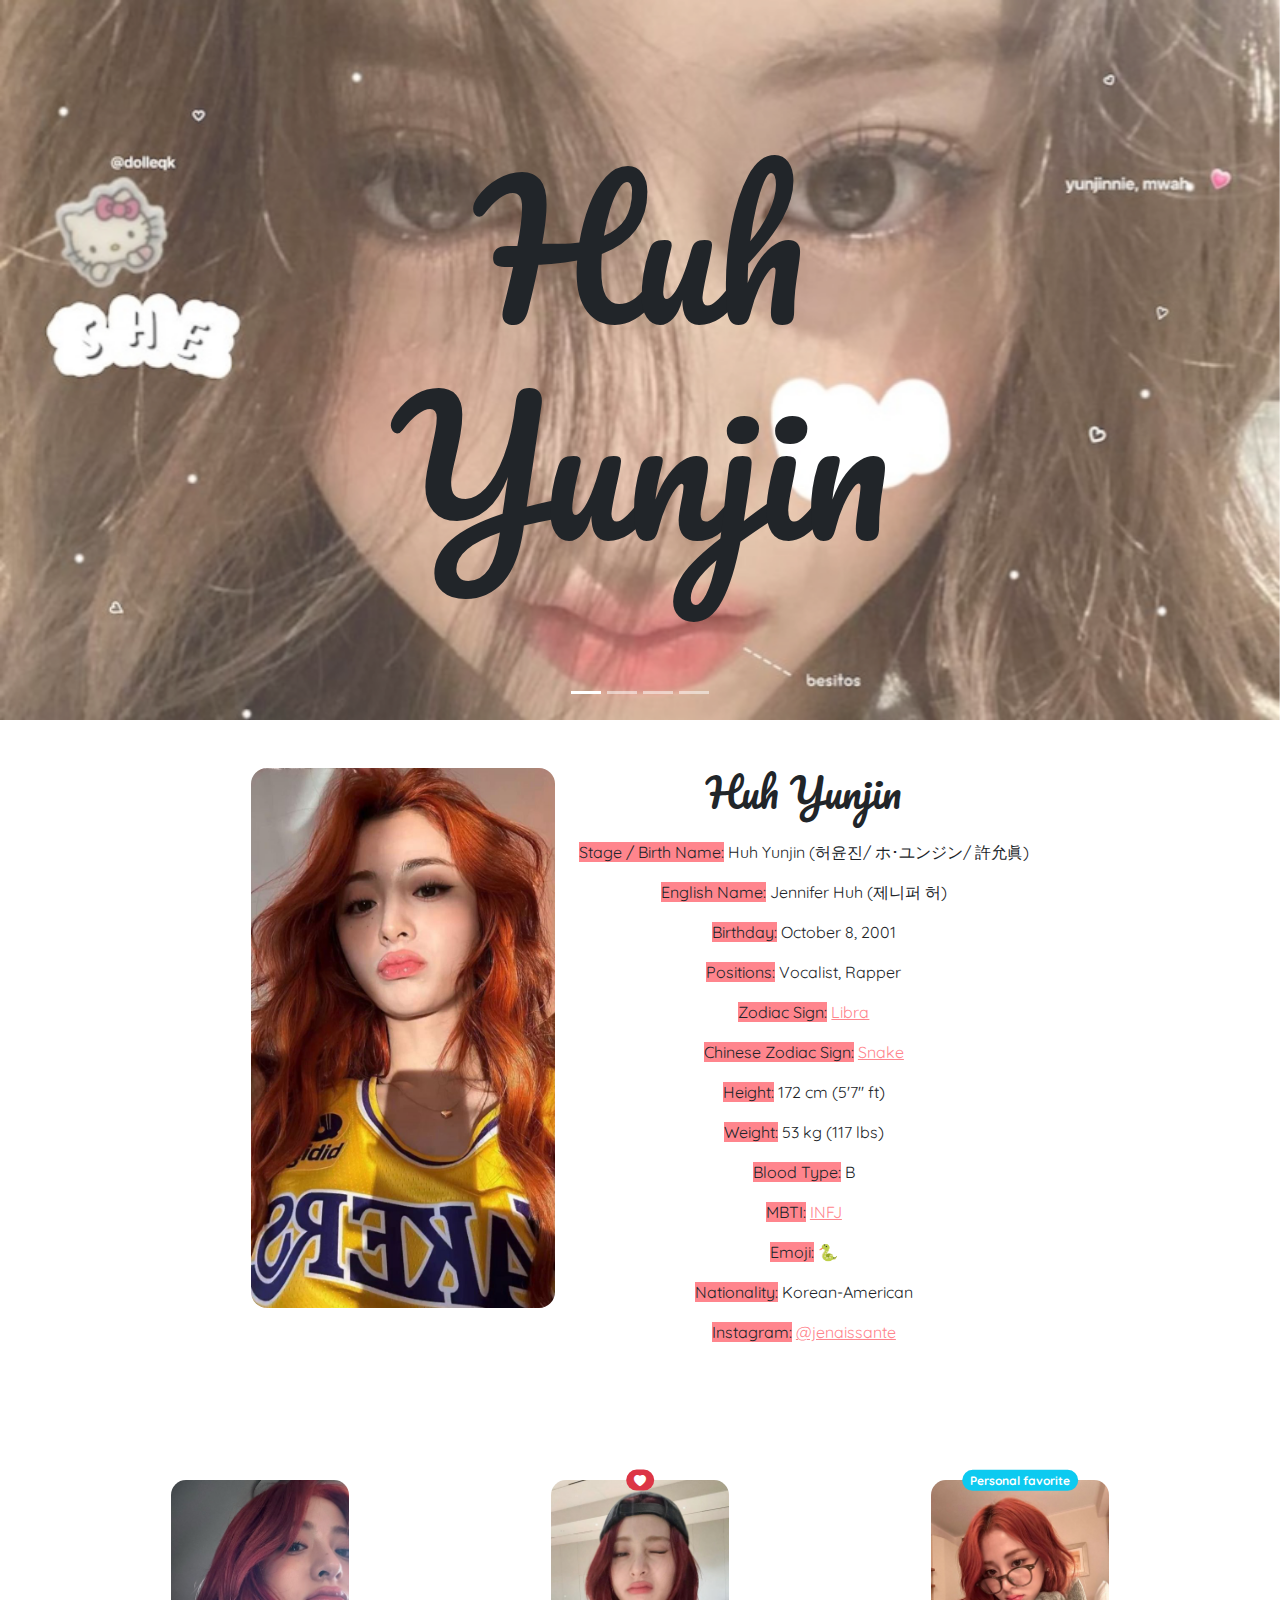
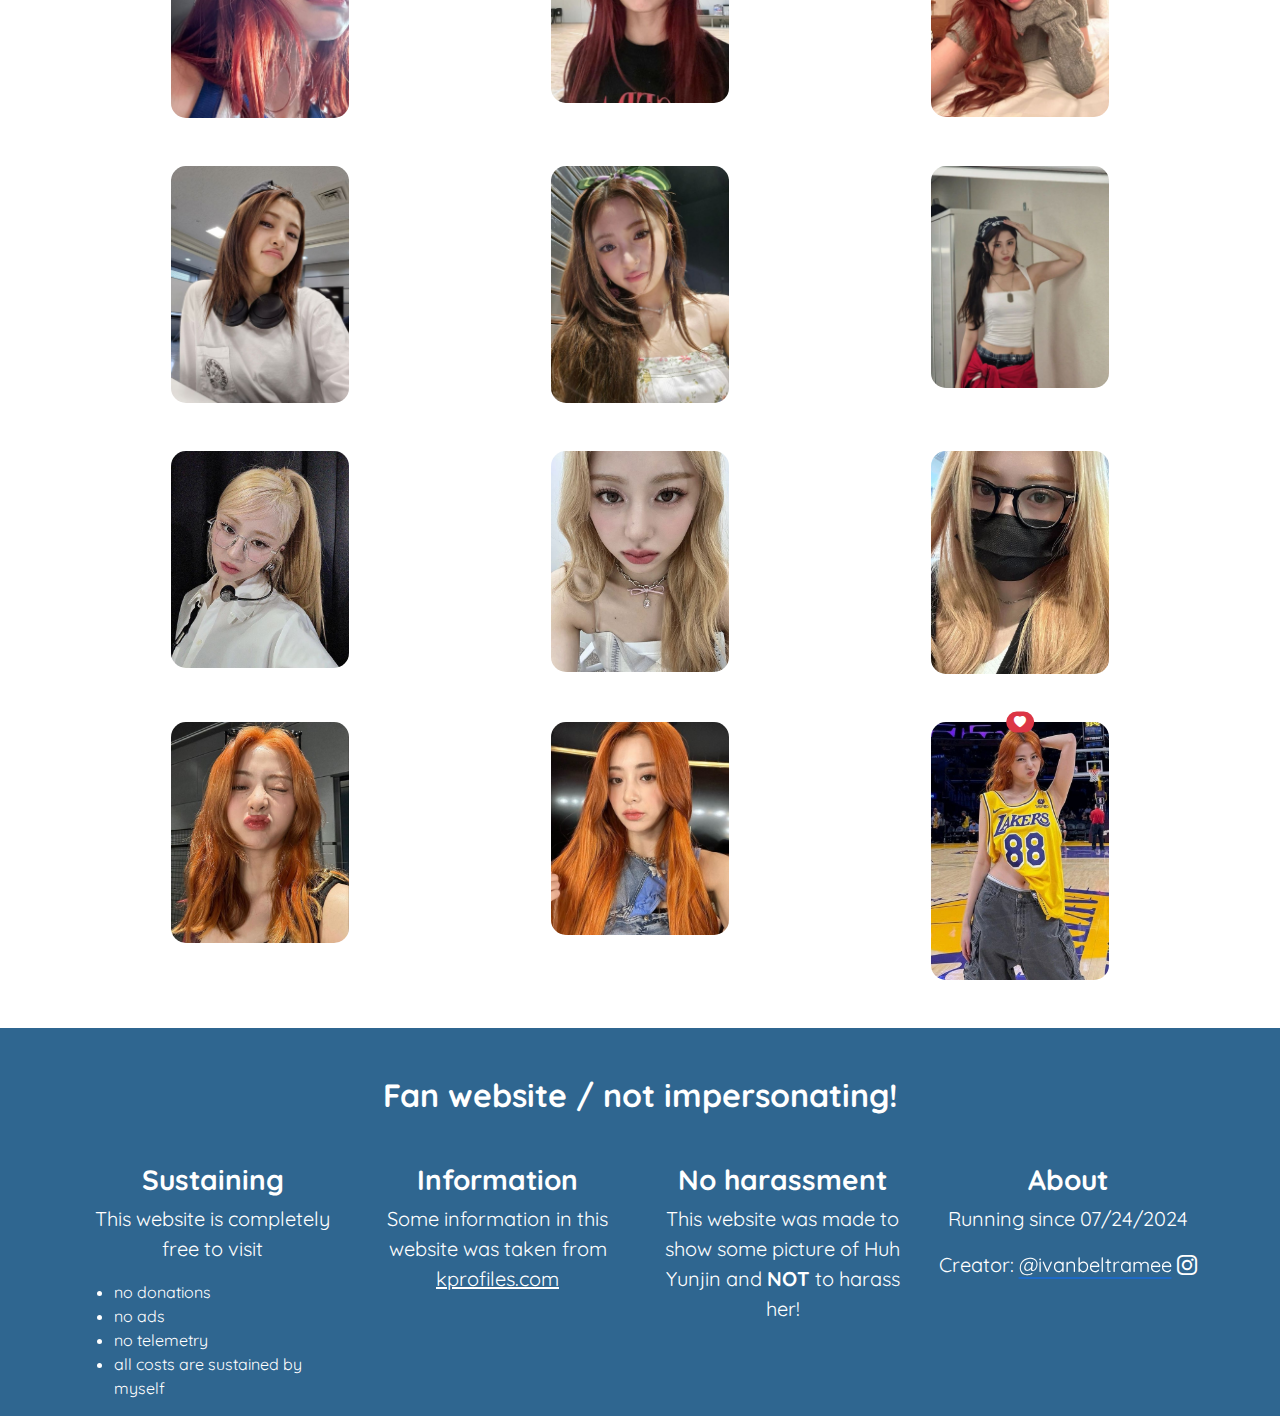
==== commit 3df3c3f5: "Decrease space between main picture and information column" ====
--- a/index.html
+++ b/index.html
@@ -72,7 +72,7 @@
 
         <!-- Main information card -->
         <div class="container my-5">
-            <div class="row">
+            <div class="row row-cols-auto justify-content-center">
                 <div class="col">
                     <img src="img/main.jpg" alt="Yunjin" class="rounded-4" id="mainYunPic">
                 </div>
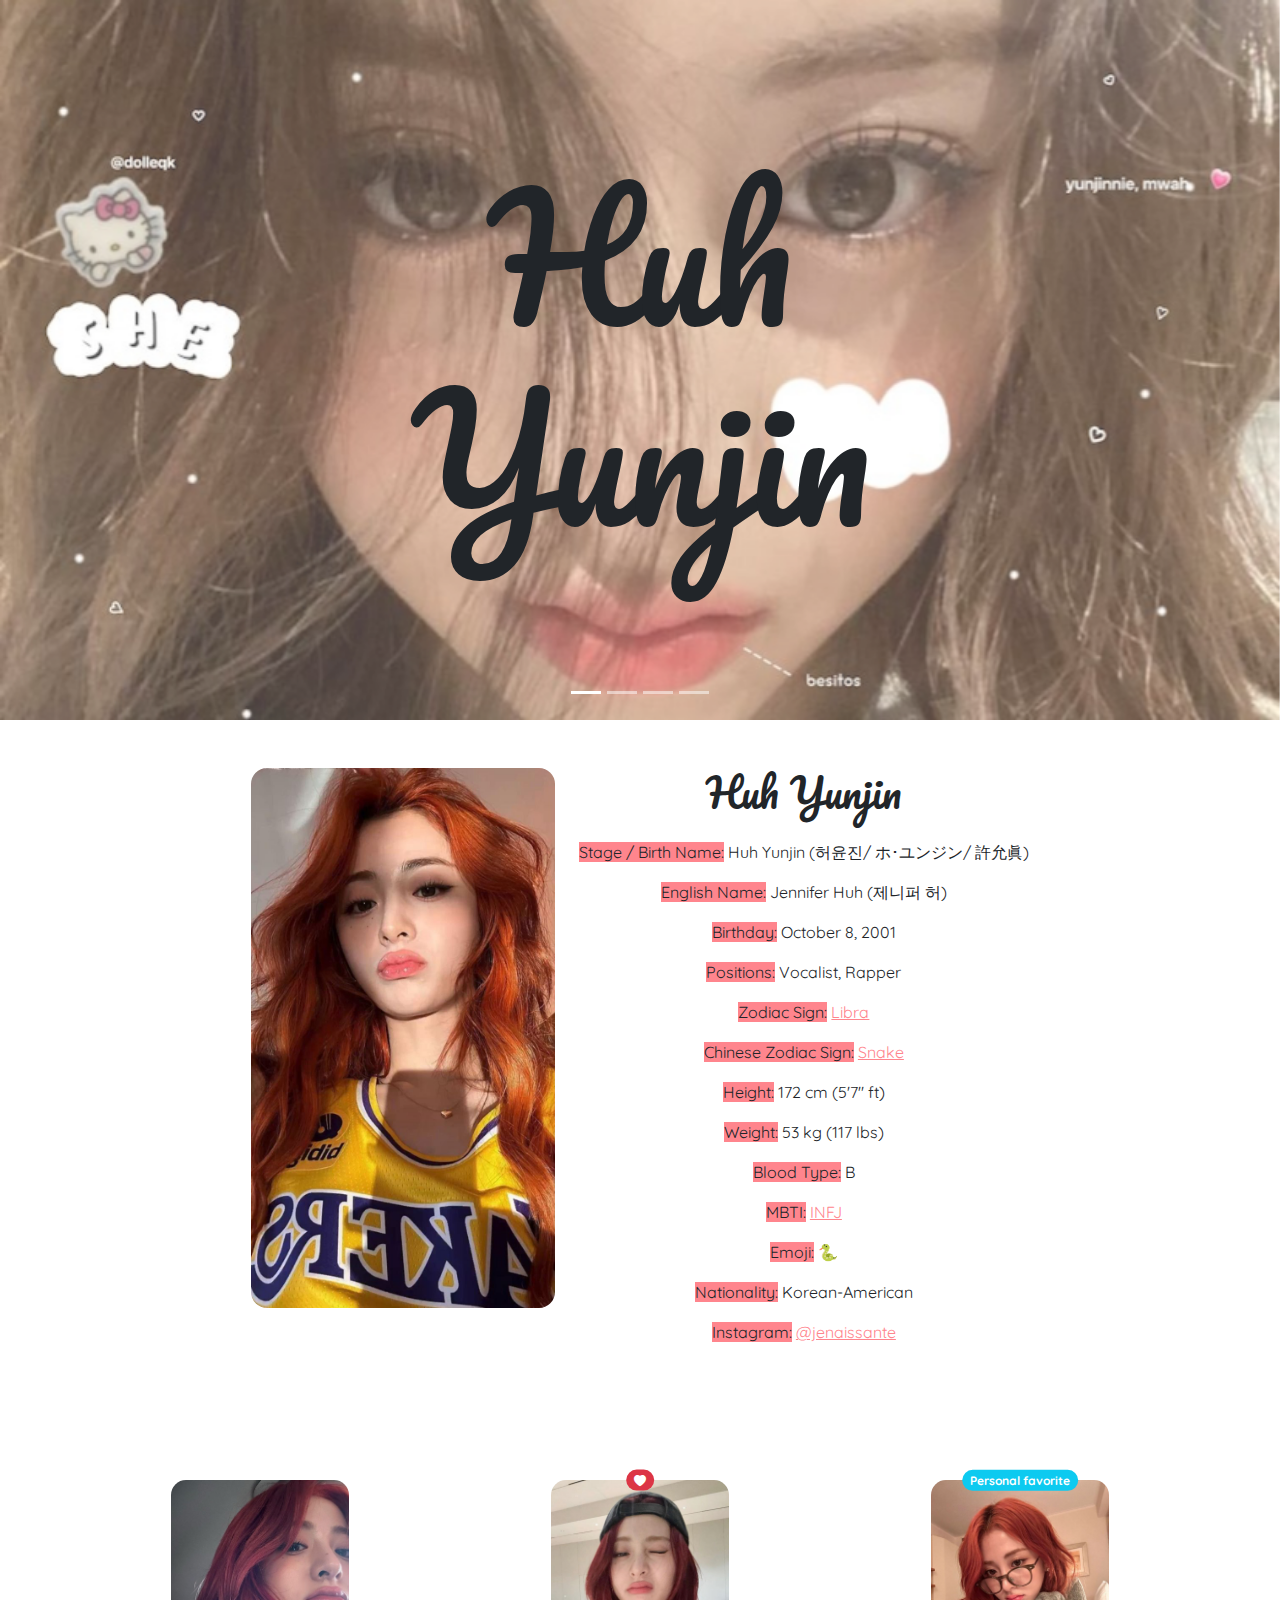
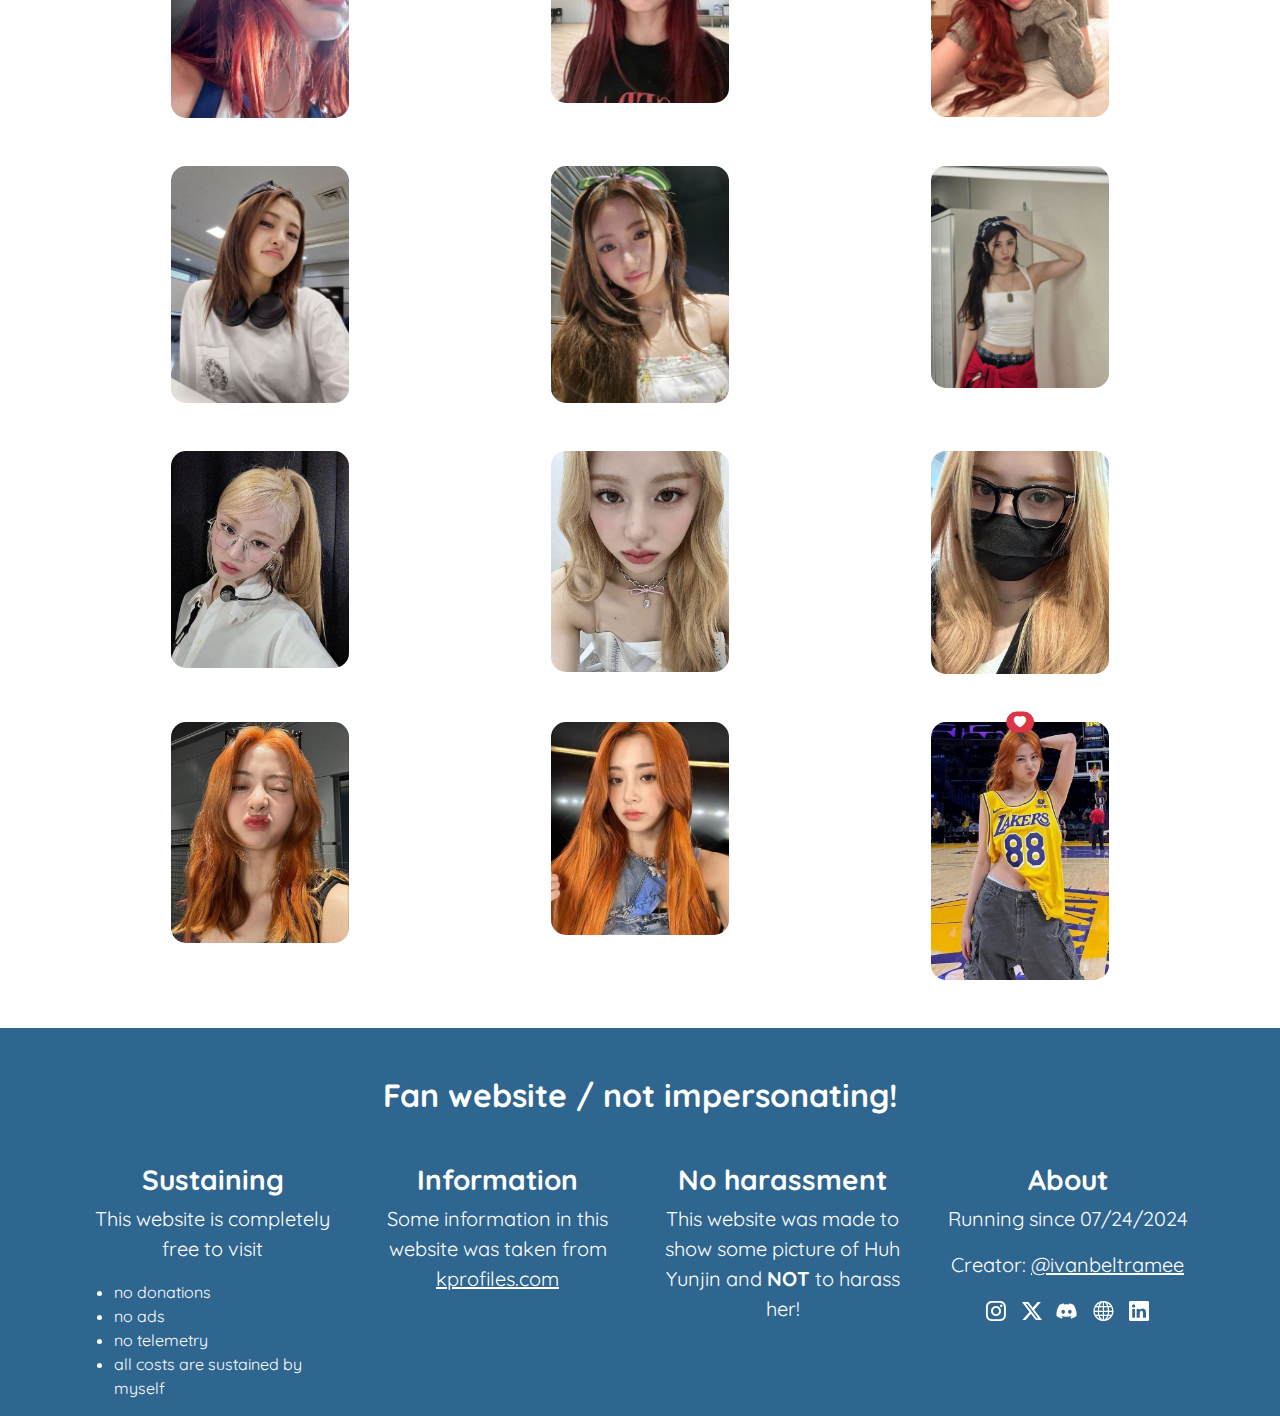
==== commit 95a09c6b: "Adding more credits to the owner" ====
--- a/index.html
+++ b/index.html
@@ -341,7 +341,14 @@
                 <div class="col">
                     <h3 class="quicksand-bold">About</h3>
                     <p class="fs-5">Running since 07/24/2024</p>
-                    <p class="fs-5">Creator: <a href="https://www.instagram.com/ivanbeltramee/" class="text-white icon-link" target="_blank" rel="noopener noreferrer" aria-label="My Instagram profile">@ivanbeltramee</a> <i class="bi bi-instagram"></i></p>
+                    <p class="fs-5">Creator: <a href="https://www.instagram.com/ivanbeltramee/" class="text-white" target="_blank" rel="noopener noreferrer" aria-label="My Instagram profile">@ivanbeltramee</a></p>
+                    <p class="fs-5 mx-auto w-75 d-flex justify-content-evenly">
+                        <a href="https://www.instagram.com/ivanbeltramee/" class="text-white icon-link" target="_blank" rel="noopener noreferrer" aria-label="My Instagram profile"><i class="bi bi-instagram"></i></a>
+                        <a href="https://x.com/ivanbeltramee/" class="text-white icon-link" target="_blank" rel="noopener noreferrer" aria-label="My Twitter profile"><i class="bi bi-twitter-x"></i></a>
+                        <a href="https://discordapp.com/users/659753436031746048" class="text-white icon-link" target="_blank" rel="noopener noreferrer" aria-label="My Discord profile"><i class="bi bi-discord"></i></a>
+                        <a href="https://www.ivanbeltrame.com" class="text-white icon-link" target="_blank" rel="noopener noreferrer" aria-label="My personal website"><i class="bi bi-globe"></i></a>
+                        <a href="https://www.linkedin.com/in/ivan-beltrame/" class="text-white icon-link" target="_blank" rel="noopener noreferrer" aria-label="My LinkedIn profile"><i class="bi bi-linkedin"></i></a>
+                    </p>
                 </div>
             </div>
         </div>
--- a/css/style.css
+++ b/css/style.css
@@ -57,33 +57,6 @@
     object-fit: cover;
 }
 
-@media only screen and (max-width: 440px) {
-    #mainTitle {
-        font-size: 40px;
-    }
-}
-@media only screen and (min-width: 440px) {
-    #mainTitle {
-        font-size: 60px;
-    }
-}
-@media only screen and (min-width: 600px) {
-    #mainTitle {
-        font-size: 80px;
-    }
-}
-@media only screen and (min-width: 840px) {
-    #mainTitle {
-        font-size: 120px;
-    }
-}
-@media only screen and (min-width: 1160px) {
-    #mainTitle {
-        font-size: 180px;
-    }
-}
-@media only screen and (min-width: 1540px) {
-    #mainTitle {
-        font-size: 250px;
-    }
+#mainTitle {
+    font-size: 13vw;
 }